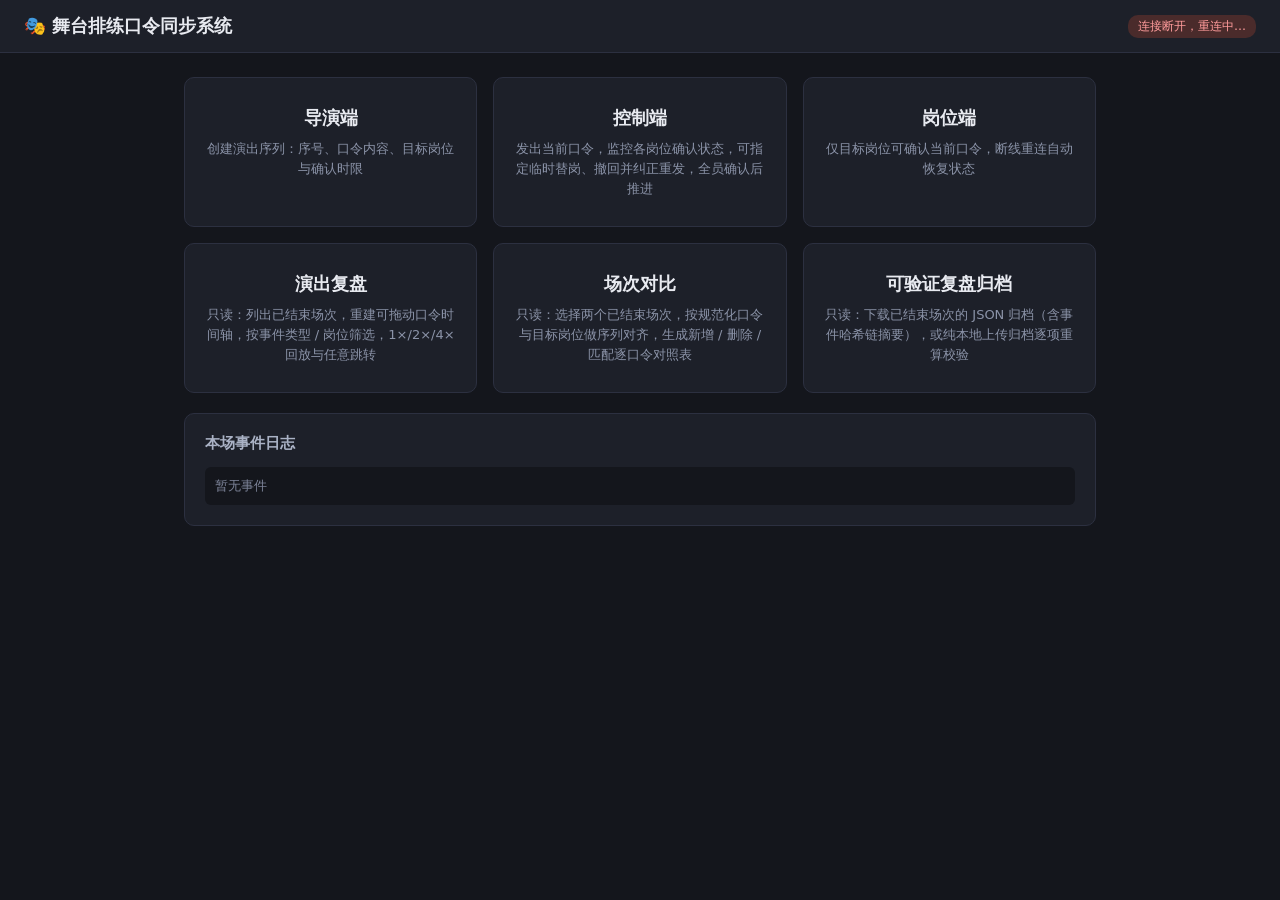
==== public/index.html @ 7b3c9ea8 "GSB 27633ffc-5422-583e-ad07-c7d6f7182f25 initial: platform archive" ====
<!DOCTYPE html>
<html lang="zh-CN">
<head>
  <meta charset="UTF-8">
  <meta name="viewport" content="width=device-width, initial-scale=1.0">
  <title>舞台口令同步系统</title>
  <link rel="stylesheet" href="style.css">
</head>
<body>
  <header>
    <h1>🎭 舞台排练口令同步系统</h1>
    <span id="conn">未连接</span>
  </header>
  <main>
    <div id="versionBar"></div>
    <div class="home-links">
      <a href="director.html">
        <b>导演端</b>
        <span>创建演出序列：序号、口令内容、目标岗位与确认时限</span>
      </a>
      <a href="control.html">
        <b>控制端</b>
        <span>发出当前口令，监控各岗位确认状态，可指定临时替岗、撤回并纠正重发，全员确认后推进</span>
      </a>
      <a href="position.html">
        <b>岗位端</b>
        <span>仅目标岗位可确认当前口令，断线重连自动恢复状态</span>
      </a>
      <a href="replay.html">
        <b>演出复盘</b>
        <span>只读：列出已结束场次，重建可拖动口令时间轴，按事件类型 / 岗位筛选，1×/2×/4× 回放与任意跳转</span>
      </a>
      <a href="compare.html">
        <b>场次对比</b>
        <span>只读：选择两个已结束场次，按规范化口令与目标岗位做序列对齐，生成新增 / 删除 / 匹配逐口令对照表</span>
      </a>
      <a href="archive.html">
        <b>可验证复盘归档</b>
        <span>只读：下载已结束场次的 JSON 归档（含事件哈希链摘要），或纯本地上传归档逐项重算校验</span>
      </a>
    </div>
    <div class="card" style="margin-top:20px">
      <h2>本场事件日志</h2>
      <div class="log-box" id="log"><span class="muted">暂无事件</span></div>
    </div>
  </main>
  <script src="common.js"></script>
  <script>
    const connEl = document.getElementById('conn');
    const logEl = document.getElementById('log');
    const versionBar = document.getElementById('versionBar');
    CueClient.connect({
      role: 'viewer',
      onState(state) {
        versionBar.innerHTML = CueClient.renderVersionBar(state);
        logEl.innerHTML = state.log.length
          ? CueClient.renderLog(state.log)
          : '<span class="muted">暂无事件</span>';
      },
      onConnChange(on) {
        connEl.textContent = on ? '已连接' : '连接断开，重连中…';
        connEl.classList.toggle('on', on);
      },
    });
  </script>
</body>
</html>
---- public/style.css ----
* { box-sizing: border-box; margin: 0; padding: 0; }

body {
  font-family: "PingFang SC", "Microsoft YaHei", system-ui, sans-serif;
  background: #14161c;
  color: #e8eaf0;
  min-height: 100vh;
}

header {
  display: flex;
  align-items: center;
  justify-content: space-between;
  padding: 14px 24px;
  background: #1d2029;
  border-bottom: 1px solid #2c3040;
}
header h1 { font-size: 18px; font-weight: 600; }
header nav a { color: #8ab4ff; text-decoration: none; margin-left: 16px; font-size: 14px; }
header nav a:hover { text-decoration: underline; }

#conn {
  font-size: 12px;
  padding: 3px 10px;
  border-radius: 10px;
  background: #4a2b2b;
  color: #ff9c9c;
}
#conn.on { background: #23402a; color: #8fe3a5; }

main { max-width: 960px; margin: 0 auto; padding: 24px; }
.card {
  background: #1d2029;
  border: 1px solid #2c3040;
  border-radius: 10px;
  padding: 20px;
  margin-bottom: 20px;
}
.card h2 { font-size: 15px; margin-bottom: 14px; color: #aab2c5; font-weight: 600; }

button {
  background: #2f6fed;
  color: #fff;
  border: none;
  border-radius: 6px;
  padding: 9px 18px;
  font-size: 14px;
  cursor: pointer;
}
button:hover:not(:disabled) { background: #3f7df5; }
button:disabled { background: #3a3f4f; color: #7c8398; cursor: not-allowed; }
button.secondary { background: #333948; }
button.secondary:hover:not(:disabled) { background: #404758; }
button.danger { background: #a03a3a; }
button.danger:hover:not(:disabled) { background: #b84545; }
button.mini { padding: 3px 10px; font-size: 12px; border-radius: 10px; margin: 2px 4px 2px 0; }

input[type="text"], input[type="number"], select {
  background: #14161c;
  border: 1px solid #3a4052;
  border-radius: 6px;
  color: #e8eaf0;
  padding: 8px 10px;
  font-size: 14px;
  width: 100%;
}
input:focus, select:focus { outline: none; border-color: #2f6fed; }

.row { display: flex; gap: 10px; align-items: center; margin-bottom: 10px; }
.row > * { flex: 1; }
.row .narrow { flex: 0 0 auto; }

table { width: 100%; border-collapse: collapse; font-size: 14px; }
th, td { text-align: left; padding: 8px 10px; border-bottom: 1px solid #2c3040; }
th { color: #8b93a8; font-weight: 500; font-size: 13px; }
tr.current-row td { background: #24304a; }

.chip {
  display: inline-block;
  padding: 2px 10px;
  border-radius: 10px;
  font-size: 12px;
  margin: 2px 4px 2px 0;
  background: #333948;
  color: #c3c9d8;
}
.chip.ok { background: #23402a; color: #8fe3a5; }
.chip.late { background: #4a3a1e; color: #f0c169; }
.chip.timeout { background: #4a2b2b; color: #ff9c9c; }
.chip.offline { opacity: 0.45; }
.chip.subbed { opacity: 0.45; text-decoration: line-through; }

.substitute-panel {
  margin-top: 12px;
  padding: 12px;
  background: #14161c;
  border: 1px solid #2c3040;
  border-radius: 8px;
}

.big-cue {
  font-size: 34px;
  font-weight: 700;
  text-align: center;
  padding: 36px 16px;
  line-height: 1.4;
}
.cue-seq { color: #8ab4ff; font-size: 18px; display: block; margin-bottom: 8px; }

#toast {
  position: fixed;
  top: 64px;
  left: 50%;
  transform: translateX(-50%);
  background: #a03a3a;
  color: #fff;
  padding: 10px 22px;
  border-radius: 8px;
  font-size: 14px;
  display: none;
  z-index: 99;
  box-shadow: 0 4px 16px rgba(0,0,0,.4);
}

.log-box {
  max-height: 260px;
  overflow-y: auto;
  font-family: "SFMono-Regular", Consolas, monospace;
  font-size: 12px;
  background: #14161c;
  border-radius: 6px;
  padding: 10px;
}
.log-row { display: flex; gap: 10px; padding: 2px 0; color: #9aa3b8; }
.log-row.log-warn { color: #f0c169; }
.log-ts { color: #5d6478; flex: 0 0 auto; }
.log-event { flex: 0 0 96px; color: #8ab4ff; }
.log-row.log-warn .log-event { color: #f0c169; }
.log-detail { word-break: break-all; }

.status-banner {
  text-align: center;
  padding: 10px;
  border-radius: 8px;
  font-size: 14px;
  margin-bottom: 16px;
  background: #23402a;
  color: #8fe3a5;
  display: none;
}
.status-banner.show { display: block; }
.status-banner.warn { background: #4a3a1e; color: #f0c169; }

.countdown { font-size: 15px; color: #f0c169; text-align: center; margin-top: 6px; }
.muted { color: #7c8398; font-size: 13px; }

/* 修订号 / 撤回原因 */
.rev-badge {
  display: inline-block;
  margin-bottom: 10px;
  padding: 3px 14px;
  border-radius: 12px;
  font-size: 13px;
  background: #4a3a1e;
  color: #f0c169;
}
.rev-badge.rev-initial { background: #2c3040; color: #8b93a8; }
.rev-reason {
  text-align: center;
  color: #f0c169;
  font-size: 14px;
  margin-top: 4px;
}

/* 暂停状态 */
.pause-info {
  color: #f0c169;
  font-size: 14px;
  margin-bottom: 10px;
}

/* 指挥权租约 */
.lease-mine {
  color: #8fe3a5;
  font-size: 14px;
  margin-bottom: 10px;
}
#leaseRemain { color: #f0c169; font-weight: 600; }

/* 只读历史轮次 */
.attempt-row {
  background: #14161c;
  border: 1px solid #2c3040;
  border-left: 3px solid #3a4052;
  border-radius: 8px;
  padding: 12px 14px;
  margin-bottom: 10px;
}
.attempt-row.recalled { border-left-color: #a03a3a; }
.attempt-row.completed { border-left-color: #2f6f4a; }
.attempt-head { display: flex; gap: 10px; align-items: center; margin-bottom: 6px; }
.attempt-text { font-size: 14px; margin-bottom: 6px; color: #c3c9d8; }
.attempt-reason { font-size: 13px; color: #f0c169; margin-bottom: 6px; }
.attempt-sub { font-size: 12px; color: #9aa3b8; margin-top: 6px; }
.attempt-chips .chip { margin-bottom: 4px; }
.home-links { display: grid; gap: 16px; grid-template-columns: repeat(auto-fit, minmax(220px, 1fr)); }
.home-links a {
  display: block;
  background: #1d2029;
  border: 1px solid #2c3040;
  border-radius: 10px;
  padding: 28px 20px;
  color: #e8eaf0;
  text-decoration: none;
  text-align: center;
}
.home-links a:hover { border-color: #2f6fed; }
.home-links a b { display: block; font-size: 18px; margin-bottom: 8px; }
.home-links a span { color: #8b93a8; font-size: 13px; }

/* 已发布版本 / 草稿版本状态条（各端统一） */
.version-bar { display: flex; flex-wrap: wrap; gap: 8px; margin-bottom: 16px; }
.vchip {
  display: inline-block;
  padding: 4px 12px;
  border-radius: 12px;
  font-size: 12px;
  border: 1px solid #2c3040;
}
.vchip-pub { background: #23402a; color: #8fe3a5; border-color: #2f6f4a; }
.vchip-draft { background: #1e3350; color: #9cc2ff; border-color: #2f5f9f; }
.vchip-none { background: #1d2029; color: #7c8398; }
.vchip-warn { background: #4a3a1e; color: #f0c169; border-color: #7a5f2e; }

/* 下一场草稿卡片 */
.draft-status { margin-bottom: 10px; font-size: 13px; }
.draft-status .muted { line-height: 1.6; }
.draft-conflict-banner {
  display: none;
  background: #4a3a1e;
  color: #f0c169;
  border-radius: 6px;
  padding: 8px 12px;
  font-size: 13px;
  margin-bottom: 10px;
}
.draft-conflict-banner.show { display: block; }

/* 控制端重置选择弹窗 */
.modal-mask {
  position: fixed;
  inset: 0;
  background: rgba(0,0,0,.55);
  display: flex;
  align-items: center;
  justify-content: center;
  z-index: 200;
}
.modal-box {
  background: #1d2029;
  border: 1px solid #3a4052;
  border-radius: 10px;
  padding: 22px;
  width: min(560px, calc(100vw - 40px));
}
.modal-box h3 { font-size: 16px; margin-bottom: 12px; color: #e8eaf0; }
.modal-box .modal-detail {
  background: #14161c;
  border-radius: 6px;
  padding: 10px 12px;
  font-size: 13px;
  color: #9aa3b8;
  margin-bottom: 14px;
  max-height: 200px;
  overflow-y: auto;
}
.modal-box .modal-detail .chip { margin-top: 3px; }
.modal-actions { display: flex; gap: 10px; justify-content: flex-end; flex-wrap: wrap; }

/* 演出复盘（/replay.html，只读） */
.replay-layout { display: grid; gap: 20px; }
.replay-meta { display: flex; flex-wrap: wrap; gap: 8px 18px; font-size: 13px; color: #9aa3b8; }
.replay-meta b { color: #c3c9d8; font-weight: 600; }
.replay-warn {
  display: none;
  background: #4a3a1e;
  color: #f0c169;
  border: 1px solid #7a5f2e;
  border-radius: 8px;
  padding: 10px 14px;
  font-size: 13px;
  margin-bottom: 16px;
  line-height: 1.7;
}
.replay-warn.show { display: block; }
.replay-warn .badline {
  display: block;
  font-family: "SFMono-Regular", Consolas, monospace;
  background: #14161c;
  border-radius: 4px;
  padding: 2px 8px;
  margin: 3px 0;
  word-break: break-all;
}
.replay-filters { display: flex; gap: 10px; align-items: center; flex-wrap: wrap; }
.replay-filters select { width: auto; flex: 0 1 240px; }
.replay-filters label { font-size: 13px; color: #8b93a8; }

/* 可拖动时间轴 */
.timeline-wrap { padding: 6px 4px 2px; }
.timeline {
  position: relative;
  height: 64px;
  background: #14161c;
  border: 1px solid #2c3040;
  border-radius: 8px;
  cursor: pointer;
  user-select: none;
  touch-action: none;
  overflow: hidden;
}
.timeline .cue-band {
  position: absolute;
  top: 6px;
  bottom: 22px;
  border-left: 1px solid #3a4052;
  border-right: 1px solid #3a4052;
  background: rgba(47, 111, 237, 0.10);
  font-size: 11px;
  color: #8ab4ff;
  padding: 3px 6px;
  overflow: hidden;
  white-space: nowrap;
  text-overflow: ellipsis;
}
.timeline .cue-band.even { background: rgba(139, 180, 255, 0.07); }
.timeline .marker {
  position: absolute;
  bottom: 6px;
  width: 4px;
  height: 9px;
  border-radius: 2px;
  transform: translateX(-2px);
}
.timeline .playhead {
  position: absolute;
  top: 0;
  bottom: 0;
  width: 2px;
  background: #f0c169;
  pointer-events: none;
}
.timeline .playhead::after {
  content: '';
  position: absolute;
  top: 0;
  left: -5px;
  border: 6px solid transparent;
  border-top-color: #f0c169;
}
.timeline-scale { display: flex; justify-content: space-between; font-size: 11px; color: #5d6478; margin-top: 4px; }

.transport { display: flex; gap: 8px; align-items: center; flex-wrap: wrap; margin-top: 14px; }
.transport .time-readout {
  font-family: "SFMono-Regular", Consolas, monospace;
  font-size: 14px;
  color: #c3c9d8;
  flex: 1;
  text-align: right;
  white-space: nowrap;
}
.speed-btn[aria-pressed="true"] { background: #2f6fed; color: #fff; }
.speed-btn { background: #333948; }

.replay-state-grid { display: grid; grid-template-columns: 1fr 1fr; gap: 16px; }
@media (max-width: 760px) { .replay-state-grid { grid-template-columns: 1fr; } }
.replay-chips-line { margin-top: 8px; line-height: 2; }
.replay-event-list {
  max-height: 360px;
  overflow-y: auto;
  font-family: "SFMono-Regular", Consolas, monospace;
  font-size: 12px;
  background: #14161c;
  border-radius: 6px;
  padding: 8px;
}
.replay-event-row {
  display: flex;
  gap: 10px;
  padding: 3px 6px;
  border-radius: 4px;
  color: #5d6478;
  cursor: pointer;
}
.replay-event-row:hover { background: #20242f; }
.replay-event-row.applied { color: #c3c9d8; }
.replay-event-row.applied .replay-event-name { color: #8ab4ff; }
.replay-event-row.is-warn.applied { color: #f0c169; }
.replay-event-row.is-warn.applied .replay-event-name { color: #f0c169; }
.replay-event-row .replay-event-t { color: inherit; opacity: 0.7; flex: 0 0 78px; }
.replay-event-name { flex: 0 0 128px; }
.replay-event-detail { word-break: break-all; }
.replay-cue-sub { font-size: 12px; color: #9aa3b8; text-decoration: line-through; }
.replay-phase-idle { color: #8b93a8; }
.replay-phase-active { color: #8ab4ff; }
.replay-phase-done { color: #8fe3a5; }
.replay-kbd { font-size: 12px; color: #5d6478; }
.bad-warn-chip { background: #4a3a1e; color: #f0c169; }

/* 场次对比（/compare.html，只读） */
.compare-main { max-width: 1200px; }
.compare-pickers { display: grid; grid-template-columns: 1fr 1fr; gap: 16px; }
.compare-pickers label.compare-label { display: block; font-size: 13px; color: #8b93a8; margin-bottom: 6px; }
.compare-pickers select { width: 100%; }
.compare-open-replay { display: inline-block; margin-top: 6px; font-size: 12px; color: #8ab4ff; text-decoration: none; }
.compare-open-replay:hover { text-decoration: underline; }

.compare-session-meta { display: grid; gap: 4px; font-size: 13px; color: #9aa3b8; margin-bottom: 10px; }
.compare-session-meta b { color: #c3c9d8; }
.compare-legend { display: flex; flex-wrap: wrap; gap: 14px; align-items: center; font-size: 13px; color: #9aa3b8; margin-bottom: 6px; }
.compare-legend .lg { display: inline-block; width: 12px; height: 12px; border-radius: 3px; margin-right: 5px; vertical-align: -1px; }
.lg-match { background: #2c3040; border: 1px solid #3a4052; }
.lg-added { background: #1e3a2a; border: 1px solid #2f6f4a; }
.lg-deleted { background: #4a2b2b; border: 1px solid #7a3a3a; }

.compare-table-wrap { overflow-x: auto; border: 1px solid #2c3040; border-radius: 8px; }
.compare-table { width: 100%; border-collapse: collapse; table-layout: fixed; font-size: 13px; }
.compare-table th, .compare-table td { padding: 10px 12px; border-bottom: 1px solid #2c3040; vertical-align: middle; }
.compare-table th { background: #1a1d26; position: sticky; top: 0; }
.cmp-cue-col { width: 31%; }
.cmp-metric-col { width: 16%; }
.cmp-diff-col { width: 6%; min-width: 96px; }

.cmp-row.match .cmp-cue { background: rgba(47,111,237,0.05); }
.cmp-row.added { background: rgba(47,111,74,0.08); }
.cmp-row.deleted { background: rgba(160,58,58,0.08); }
.cmp-row.added .cmp-cue.right { box-shadow: inset 3px 0 0 #2f6f4a; }
.cmp-row.deleted .cmp-cue.left { box-shadow: inset 3px 0 0 #a03a3a; }
.cmp-cue.none { text-align: center; }

.cmp-cue-link {
  display: block;
  color: #e8eaf0;
  text-decoration: none;
  line-height: 1.6;
  border-radius: 6px;
  padding: 4px 6px;
}
.cmp-cue-link:hover { background: #24304a; }
.cmp-cue-text { font-weight: 600; }
.cmp-cue-final { display: block; font-size: 12px; color: #f0c169; }
.cmp-cue-targets { display: block; font-size: 12px; color: #8b93a8; }

/* 指标列：标签 + 值逐行对齐 */
.cmp-metrics, .cmp-deltas { display: grid; gap: 2px; }
.mline { display: flex; gap: 8px; align-items: baseline; min-height: 20px; }
.mlabel { flex: 0 0 58px; font-size: 12px; color: #5d6478; }
.mval { font-family: "SFMono-Regular", Consolas, monospace; font-size: 13px; color: #c3c9d8; }
.mval.warn { color: #f0c169; }
.mdiff { font-family: "SFMono-Regular", Consolas, monospace; font-size: 13px; margin-left: auto; }
.mdiff.zero { color: #5d6478; }
.mdiff.neutral { color: #f0c169; }
.mdiff.bad { color: #ff9c9c; }
.mdiff.good { color: #8fe3a5; }
.mdiff.empty { color: #3a3f4f; }
.cmp-tag {
  display: inline-block;
  padding: 2px 10px;
  border-radius: 10px;
  font-size: 12px;
}
.tag-added { background: #23402a; color: #8fe3a5; }
.tag-deleted { background: #4a2b2b; color: #ff9c9c; }

@media (max-width: 860px) {
  .compare-pickers { grid-template-columns: 1fr; }
  .compare-table { table-layout: auto; }
}

/* 可验证复盘归档（/archive.html，只读） */
.archive-meta { display: flex; flex-wrap: wrap; gap: 8px 18px; font-size: 13px; color: #9aa3b8; margin-top: 10px; }
.archive-meta b { color: #c3c9d8; font-weight: 600; }
.archive-result {
  border-radius: 8px;
  padding: 12px 16px;
  font-size: 13px;
  line-height: 1.8;
}
.archive-result.ok { background: #1e3a2a; border: 1px solid #2f6f4a; color: #c9e8d4; }
.archive-result.fail { background: #4a2b2b; border: 1px solid #7a3a3a; color: #f0c9c9; }
.archive-result-head { font-size: 14px; font-weight: 600; margin-bottom: 6px; }
.archive-result.ok .archive-result-head { color: #8fe3a5; }
.archive-result.fail .archive-result-head { color: #ff9c9c; }
.archive-fail-msg { color: #ffd9d9; }
.archive-fail-loc { color: #e8b8b8; }
.archive-fail-loc code, .archive-digest code {
  font-family: "SFMono-Regular", Consolas, monospace;
  background: #14161c;
  border-radius: 4px;
  padding: 1px 6px;
}
.archive-digest {
  margin-top: 8px;
  font-size: 12px;
  word-break: break-all;
}
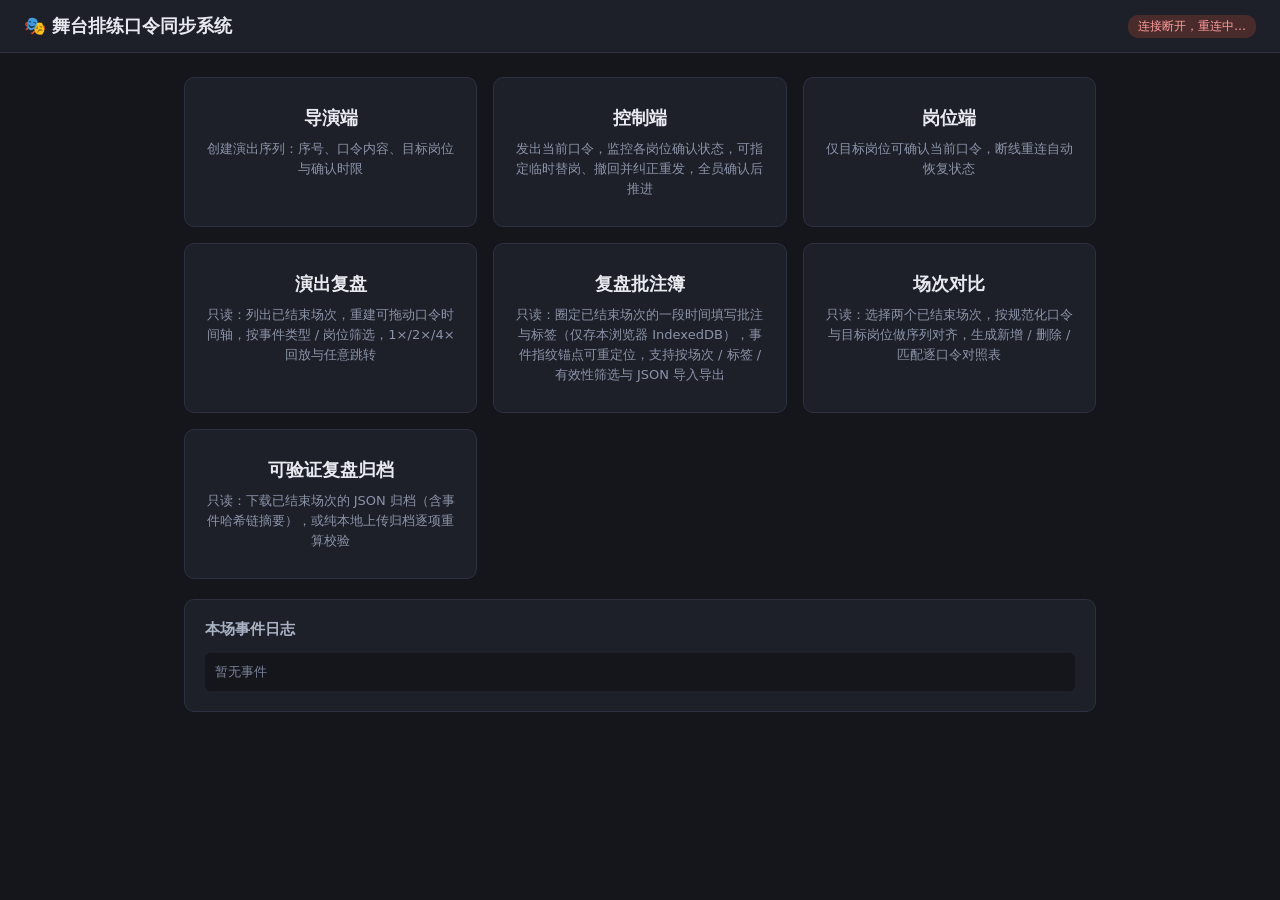
==== commit aefe0e3b: "GSB 27633ffc-5422-583e-ad07-c7d6f7182f25 A: platform archive" ====
--- a/public/index.html
+++ b/public/index.html
@@ -29,6 +29,10 @@
       <a href="replay.html">
         <b>演出复盘</b>
         <span>只读：列出已结束场次，重建可拖动口令时间轴，按事件类型 / 岗位筛选，1×/2×/4× 回放与任意跳转</span>
+      </a>
+      <a href="annotations.html">
+        <b>复盘批注簿</b>
+        <span>只读：圈定已结束场次的一段时间填写批注与标签（仅存本浏览器 IndexedDB），事件指纹锚点可重定位，支持按场次 / 标签 / 有效性筛选与 JSON 导入导出</span>
       </a>
       <a href="compare.html">
         <b>场次对比</b>
--- a/public/style.css
+++ b/public/style.css
@@ -505,3 +505,113 @@
   word-break: break-all;
 }
 
+
+/* 复盘批注簿（/annotations.html 与 /replay.html 内卡片，只读 · IndexedDB 本地存储） */
+.ann-main { max-width: 1080px; }
+.ann-prefill {
+  background: #1c2740;
+  border: 1px solid #2f4a7a;
+  border-radius: 8px;
+  padding: 8px 12px;
+  margin-bottom: 12px;
+  font-size: 13px;
+  color: #c3c9d8;
+  line-height: 1.7;
+}
+.ann-form textarea {
+  background: #14161c;
+  border: 1px solid #3a4052;
+  border-radius: 6px;
+  color: #e8eaf0;
+  padding: 8px 10px;
+  font-size: 14px;
+  width: 100%;
+  resize: vertical;
+  font-family: inherit;
+}
+.ann-label { display: block; font-size: 13px; color: #8b93a8; margin: 10px 0 5px; }
+.ann-range-row { display: grid; grid-template-columns: 1fr 1fr; gap: 12px; }
+.ann-range-row select { width: 100%; height: 132px; font-size: 12px; }
+.ann-msg { font-size: 13px; color: #8b93a8; }
+.ann-msg.ok { color: #8fe3a5; }
+.ann-msg.err { color: #ff9c9c; }
+.ann-msg.warn { color: #f0c169; }
+
+.ann-filters { display: flex; gap: 10px; align-items: center; flex-wrap: wrap; }
+.ann-filters select { width: auto; flex: 0 1 260px; }
+.ann-filters label { font-size: 13px; color: #8b93a8; }
+.ann-inline { display: inline-flex; align-items: center; gap: 4px; white-space: nowrap; }
+.ann-inline input { width: auto; }
+
+.ann-list { margin-top: 14px; display: grid; gap: 12px; }
+.ann-row {
+  background: #14161c;
+  border: 1px solid #2c3040;
+  border-left: 3px solid #4caf7d;
+  border-radius: 8px;
+  padding: 12px 14px;
+}
+.ann-row.is-invalid { border-left-color: #ff7676; opacity: 0.92; }
+.ann-row-head { display: flex; gap: 10px; align-items: center; flex-wrap: wrap; }
+.ann-session { font-size: 12px; color: #9aa3b8; flex: 1; min-width: 200px; }
+.ann-jump { font-size: 13px; color: #8ab4ff; text-decoration: none; white-space: nowrap; }
+.ann-jump:hover { text-decoration: underline; }
+.ann-jump.disabled { color: #ff9c9c; cursor: not-allowed; }
+.ann-del { flex: 0 0 auto; }
+.ann-range { margin-top: 8px; font-family: "SFMono-Regular", Consolas, monospace; font-size: 12px; color: #9aa3b8; }
+.ann-text { margin-top: 8px; font-size: 14px; line-height: 1.7; white-space: pre-wrap; word-break: break-word; }
+.ann-tags { margin-top: 6px; }
+.ann-foot { margin-top: 8px; display: flex; gap: 14px; flex-wrap: wrap; font-size: 12px; }
+.ann-foot code { color: #5d6478; }
+.ann-anchor-event { font-family: "SFMono-Regular", Consolas, monospace; }
+.ann-badge {
+  display: inline-block;
+  padding: 2px 10px;
+  border-radius: 10px;
+  font-size: 12px;
+  white-space: nowrap;
+}
+.ann-badge.valid { background: #23402a; color: #8fe3a5; }
+.ann-badge.invalid { background: #4a2b2b; color: #ff9c9c; }
+.ann-badge.conflict { background: #4a3a1e; color: #f0c169; }
+.ann-invalid-line { margin-top: 6px; font-size: 12px; color: #ff9c9c; line-height: 1.6; }
+.ann-conflict-line { margin-top: 6px; font-size: 12px; color: #f0c169; line-height: 1.6; }
+.ann-empty { padding: 24px 0; text-align: center; }
+
+/* 复盘时间轴上的批注区间带：衬于口令条带与事件标记之下，不遮挡拖动与标记点击 */
+.timeline .ann-band {
+  position: absolute;
+  top: 6px;
+  bottom: 22px;
+  border-radius: 3px;
+  z-index: 0;
+  cursor: pointer;
+}
+.timeline .ann-band.valid {
+  background: rgba(76, 175, 125, 0.22);
+  border-top: 2px solid #4caf7d;
+  border-bottom: 2px solid #4caf7d;
+}
+.timeline .ann-band.invalid {
+  background: rgba(255, 118, 118, 0.12);
+  border-top: 2px dashed #ff7676;
+  border-bottom: 2px dashed #ff7676;
+  cursor: not-allowed;
+}
+
+/* 复盘页内的批注迷你列表 */
+.ann-mini-list { margin-top: 12px; display: grid; gap: 8px; }
+.ann-mini-row {
+  background: #14161c;
+  border: 1px solid #2c3040;
+  border-left: 3px solid #4caf7d;
+  border-radius: 8px;
+  padding: 8px 12px;
+  font-size: 13px;
+  line-height: 1.7;
+}
+.ann-mini-row.is-invalid { border-left-color: #ff7676; }
+.ann-mini-head { display: flex; gap: 12px; align-items: center; flex-wrap: wrap; font-size: 12px; }
+.ann-mini-jump { color: #8ab4ff; text-decoration: none; white-space: nowrap; }
+.ann-mini-jump:hover { text-decoration: underline; }
+.ann-mini-jump.disabled { color: #ff9c9c; cursor: not-allowed; }
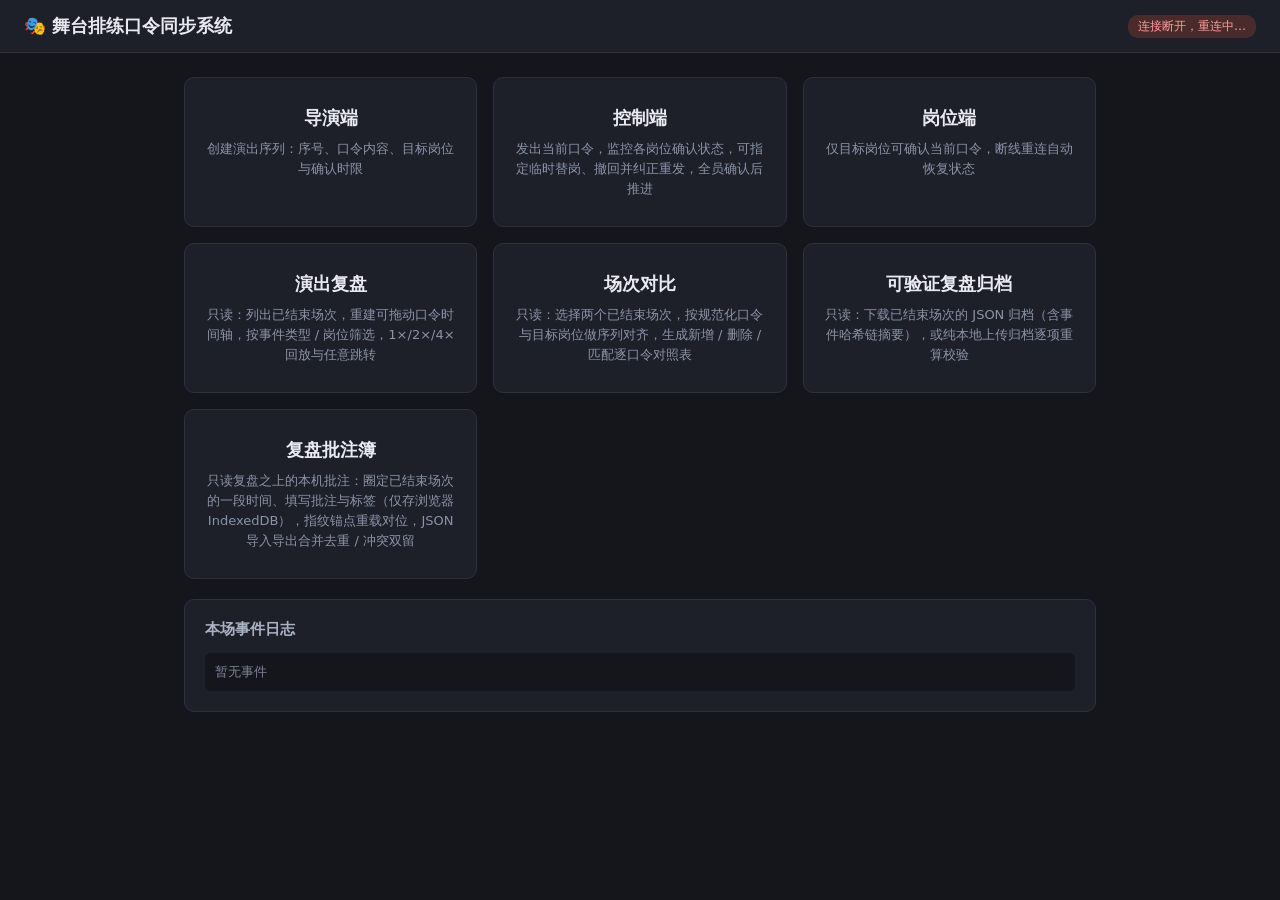
==== commit f23a020d: "GSB 27633ffc-5422-583e-ad07-c7d6f7182f25 B: platform archive" ====
--- a/public/index.html
+++ b/public/index.html
@@ -30,10 +30,6 @@
         <b>演出复盘</b>
         <span>只读：列出已结束场次，重建可拖动口令时间轴，按事件类型 / 岗位筛选，1×/2×/4× 回放与任意跳转</span>
       </a>
-      <a href="annotations.html">
-        <b>复盘批注簿</b>
-        <span>只读：圈定已结束场次的一段时间填写批注与标签（仅存本浏览器 IndexedDB），事件指纹锚点可重定位，支持按场次 / 标签 / 有效性筛选与 JSON 导入导出</span>
-      </a>
       <a href="compare.html">
         <b>场次对比</b>
         <span>只读：选择两个已结束场次，按规范化口令与目标岗位做序列对齐，生成新增 / 删除 / 匹配逐口令对照表</span>
@@ -41,6 +37,10 @@
       <a href="archive.html">
         <b>可验证复盘归档</b>
         <span>只读：下载已结束场次的 JSON 归档（含事件哈希链摘要），或纯本地上传归档逐项重算校验</span>
+      </a>
+      <a href="notes.html">
+        <b>复盘批注簿</b>
+        <span>只读复盘之上的本机批注：圈定已结束场次的一段时间、填写批注与标签（仅存浏览器 IndexedDB），指纹锚点重载对位，JSON 导入导出合并去重 / 冲突双留</span>
       </a>
     </div>
     <div class="card" style="margin-top:20px">
--- a/public/style.css
+++ b/public/style.css
@@ -64,7 +64,18 @@
   font-size: 14px;
   width: 100%;
 }
-input:focus, select:focus { outline: none; border-color: #2f6fed; }
+textarea {
+  background: #14161c;
+  border: 1px solid #3a4052;
+  border-radius: 6px;
+  color: #e8eaf0;
+  padding: 8px 10px;
+  font-size: 14px;
+  font-family: inherit;
+  width: 100%;
+  resize: vertical;
+}
+input:focus, select:focus, textarea:focus { outline: none; border-color: #2f6fed; }
 
 .row { display: flex; gap: 10px; align-items: center; margin-bottom: 10px; }
 .row > * { flex: 1; }
@@ -505,113 +516,143 @@
   word-break: break-all;
 }
 
-
-/* 复盘批注簿（/annotations.html 与 /replay.html 内卡片，只读 · IndexedDB 本地存储） */
-.ann-main { max-width: 1080px; }
-.ann-prefill {
-  background: #1c2740;
-  border: 1px solid #2f4a7a;
-  border-radius: 8px;
-  padding: 8px 12px;
+/* 复盘批注簿（/notes.html，只读复盘之上的本地批注） */
+.notes-main { max-width: 1200px; }
+.notes-intro {
+  background: #1e3350;
+  border: 1px solid #2f5f9f;
+  color: #9cc2ff;
+  border-radius: 8px;
+  padding: 10px 14px;
+  font-size: 13px;
+  line-height: 1.7;
+  margin-bottom: 16px;
+}
+.notes-range-grid { display: grid; grid-template-columns: 1fr 1fr; gap: 14px; margin-bottom: 12px; }
+@media (max-width: 760px) { .notes-range-grid { grid-template-columns: 1fr; } }
+.notes-range-grid label { display: block; font-size: 13px; color: #8b93a8; margin-bottom: 6px; }
+.notes-range-out {
+  font-family: "SFMono-Regular", Consolas, monospace;
+  font-size: 12px;
+  color: #9aa3b8;
+  background: #14161c;
+  border-radius: 6px;
+  padding: 8px 10px;
+  margin-top: 6px;
+  line-height: 1.6;
+  word-break: break-all;
+}
+.notes-range-warn {
+  display: none;
+  color: #ff9c9c;
+  font-size: 13px;
+  margin-top: 6px;
+}
+.notes-range-warn.show { display: block; }
+.notes-field { margin-bottom: 12px; }
+.notes-field > label { display: block; font-size: 13px; color: #8b93a8; margin-bottom: 6px; }
+
+.notes-toolbar {
+  display: flex;
+  gap: 10px;
+  align-items: flex-end;
+  flex-wrap: wrap;
+  margin-bottom: 14px;
+}
+.notes-toolbar .tb-item { flex: 1 1 200px; }
+.notes-toolbar .tb-item.narrow { flex: 0 0 auto; }
+.notes-toolbar label { display: block; font-size: 13px; color: #8b93a8; margin-bottom: 6px; }
+.notes-toolbar select { width: 100%; }
+
+.notes-msg {
+  display: none;
+  border-radius: 8px;
+  padding: 9px 14px;
+  font-size: 13px;
+  margin-bottom: 14px;
+}
+.notes-msg.show { display: block; }
+.notes-msg.ok { background: #1e3a2a; border: 1px solid #2f6f4a; color: #c9e8d4; }
+.notes-msg.err { background: #4a2b2b; border: 1px solid #7a3a3a; color: #f0c9c9; }
+
+.notes-card {
+  background: #14161c;
+  border: 1px solid #2c3040;
+  border-left: 3px solid #3a4052;
+  border-radius: 8px;
+  padding: 14px 16px;
   margin-bottom: 12px;
-  font-size: 13px;
-  color: #c3c9d8;
-  line-height: 1.7;
-}
-.ann-form textarea {
-  background: #14161c;
-  border: 1px solid #3a4052;
-  border-radius: 6px;
-  color: #e8eaf0;
-  padding: 8px 10px;
-  font-size: 14px;
-  width: 100%;
-  resize: vertical;
-  font-family: inherit;
-}
-.ann-label { display: block; font-size: 13px; color: #8b93a8; margin: 10px 0 5px; }
-.ann-range-row { display: grid; grid-template-columns: 1fr 1fr; gap: 12px; }
-.ann-range-row select { width: 100%; height: 132px; font-size: 12px; }
-.ann-msg { font-size: 13px; color: #8b93a8; }
-.ann-msg.ok { color: #8fe3a5; }
-.ann-msg.err { color: #ff9c9c; }
-.ann-msg.warn { color: #f0c169; }
-
-.ann-filters { display: flex; gap: 10px; align-items: center; flex-wrap: wrap; }
-.ann-filters select { width: auto; flex: 0 1 260px; }
-.ann-filters label { font-size: 13px; color: #8b93a8; }
-.ann-inline { display: inline-flex; align-items: center; gap: 4px; white-space: nowrap; }
-.ann-inline input { width: auto; }
-
-.ann-list { margin-top: 14px; display: grid; gap: 12px; }
-.ann-row {
-  background: #14161c;
-  border: 1px solid #2c3040;
-  border-left: 3px solid #4caf7d;
-  border-radius: 8px;
-  padding: 12px 14px;
-}
-.ann-row.is-invalid { border-left-color: #ff7676; opacity: 0.92; }
-.ann-row-head { display: flex; gap: 10px; align-items: center; flex-wrap: wrap; }
-.ann-session { font-size: 12px; color: #9aa3b8; flex: 1; min-width: 200px; }
-.ann-jump { font-size: 13px; color: #8ab4ff; text-decoration: none; white-space: nowrap; }
-.ann-jump:hover { text-decoration: underline; }
-.ann-jump.disabled { color: #ff9c9c; cursor: not-allowed; }
-.ann-del { flex: 0 0 auto; }
-.ann-range { margin-top: 8px; font-family: "SFMono-Regular", Consolas, monospace; font-size: 12px; color: #9aa3b8; }
-.ann-text { margin-top: 8px; font-size: 14px; line-height: 1.7; white-space: pre-wrap; word-break: break-word; }
-.ann-tags { margin-top: 6px; }
-.ann-foot { margin-top: 8px; display: flex; gap: 14px; flex-wrap: wrap; font-size: 12px; }
-.ann-foot code { color: #5d6478; }
-.ann-anchor-event { font-family: "SFMono-Regular", Consolas, monospace; }
-.ann-badge {
+}
+.notes-card.conflict { border-left-color: #b8862b; }
+.notes-card.invalid { border-left-color: #a03a3a; opacity: 0.92; }
+.notes-card.valid { border-left-color: #2f6f4a; }
+.notes-head {
+  display: flex;
+  gap: 8px;
+  align-items: center;
+  flex-wrap: wrap;
+  margin-bottom: 8px;
+}
+.notes-range-line {
+  font-family: "SFMono-Regular", Consolas, monospace;
+  font-size: 12px;
+  color: #8ab4ff;
+}
+.notes-session-line { font-size: 12px; color: #5d6478; }
+.notes-status {
   display: inline-block;
   padding: 2px 10px;
   border-radius: 10px;
   font-size: 12px;
-  white-space: nowrap;
-}
-.ann-badge.valid { background: #23402a; color: #8fe3a5; }
-.ann-badge.invalid { background: #4a2b2b; color: #ff9c9c; }
-.ann-badge.conflict { background: #4a3a1e; color: #f0c169; }
-.ann-invalid-line { margin-top: 6px; font-size: 12px; color: #ff9c9c; line-height: 1.6; }
-.ann-conflict-line { margin-top: 6px; font-size: 12px; color: #f0c169; line-height: 1.6; }
-.ann-empty { padding: 24px 0; text-align: center; }
-
-/* 复盘时间轴上的批注区间带：衬于口令条带与事件标记之下，不遮挡拖动与标记点击 */
-.timeline .ann-band {
-  position: absolute;
-  top: 6px;
-  bottom: 22px;
-  border-radius: 3px;
-  z-index: 0;
-  cursor: pointer;
-}
-.timeline .ann-band.valid {
-  background: rgba(76, 175, 125, 0.22);
-  border-top: 2px solid #4caf7d;
-  border-bottom: 2px solid #4caf7d;
-}
-.timeline .ann-band.invalid {
-  background: rgba(255, 118, 118, 0.12);
-  border-top: 2px dashed #ff7676;
-  border-bottom: 2px dashed #ff7676;
-  cursor: not-allowed;
-}
-
-/* 复盘页内的批注迷你列表 */
-.ann-mini-list { margin-top: 12px; display: grid; gap: 8px; }
-.ann-mini-row {
-  background: #14161c;
-  border: 1px solid #2c3040;
-  border-left: 3px solid #4caf7d;
-  border-radius: 8px;
-  padding: 8px 12px;
-  font-size: 13px;
+}
+.notes-status.valid { background: #23402a; color: #8fe3a5; }
+.notes-status.invalid { background: #4a2b2b; color: #ff9c9c; }
+.notes-status.conflict { background: #4a3a1e; color: #f0c169; }
+.notes-conflict-banner {
+  background: #4a3a1e;
+  color: #f0c169;
+  border-radius: 6px;
+  padding: 7px 10px;
+  font-size: 12px;
+  line-height: 1.6;
+  margin-bottom: 8px;
+}
+.notes-invalid-reason {
+  color: #ff9c9c;
+  font-size: 12px;
+  line-height: 1.6;
+  margin-bottom: 8px;
+}
+.notes-text {
+  font-size: 14px;
+  color: #e8eaf0;
   line-height: 1.7;
-}
-.ann-mini-row.is-invalid { border-left-color: #ff7676; }
-.ann-mini-head { display: flex; gap: 12px; align-items: center; flex-wrap: wrap; font-size: 12px; }
-.ann-mini-jump { color: #8ab4ff; text-decoration: none; white-space: nowrap; }
-.ann-mini-jump:hover { text-decoration: underline; }
-.ann-mini-jump.disabled { color: #ff9c9c; cursor: not-allowed; }
+  white-space: pre-wrap;
+  word-break: break-word;
+  margin-bottom: 8px;
+}
+.notes-anchor-detail {
+  font-family: "SFMono-Regular", Consolas, monospace;
+  font-size: 11px;
+  color: #5d6478;
+  line-height: 1.6;
+  word-break: break-all;
+  margin-bottom: 8px;
+}
+.notes-actions { display: flex; gap: 8px; align-items: center; flex-wrap: wrap; }
+.notes-meta-line { font-size: 12px; color: #5d6478; margin-left: auto; }
+.notes-empty { color: #7c8398; font-size: 13px; text-align: center; padding: 24px 0; }
+
+/* 复盘播放器中的批注入口条 */
+.replay-notes-bar {
+  display: flex;
+  gap: 10px;
+  align-items: center;
+  flex-wrap: wrap;
+  margin-top: 12px;
+  padding-top: 10px;
+  border-top: 1px dashed #2c3040;
+  font-size: 13px;
+}
+.replay-notes-bar .muted { flex: 1 1 220px; line-height: 1.5; }
+
